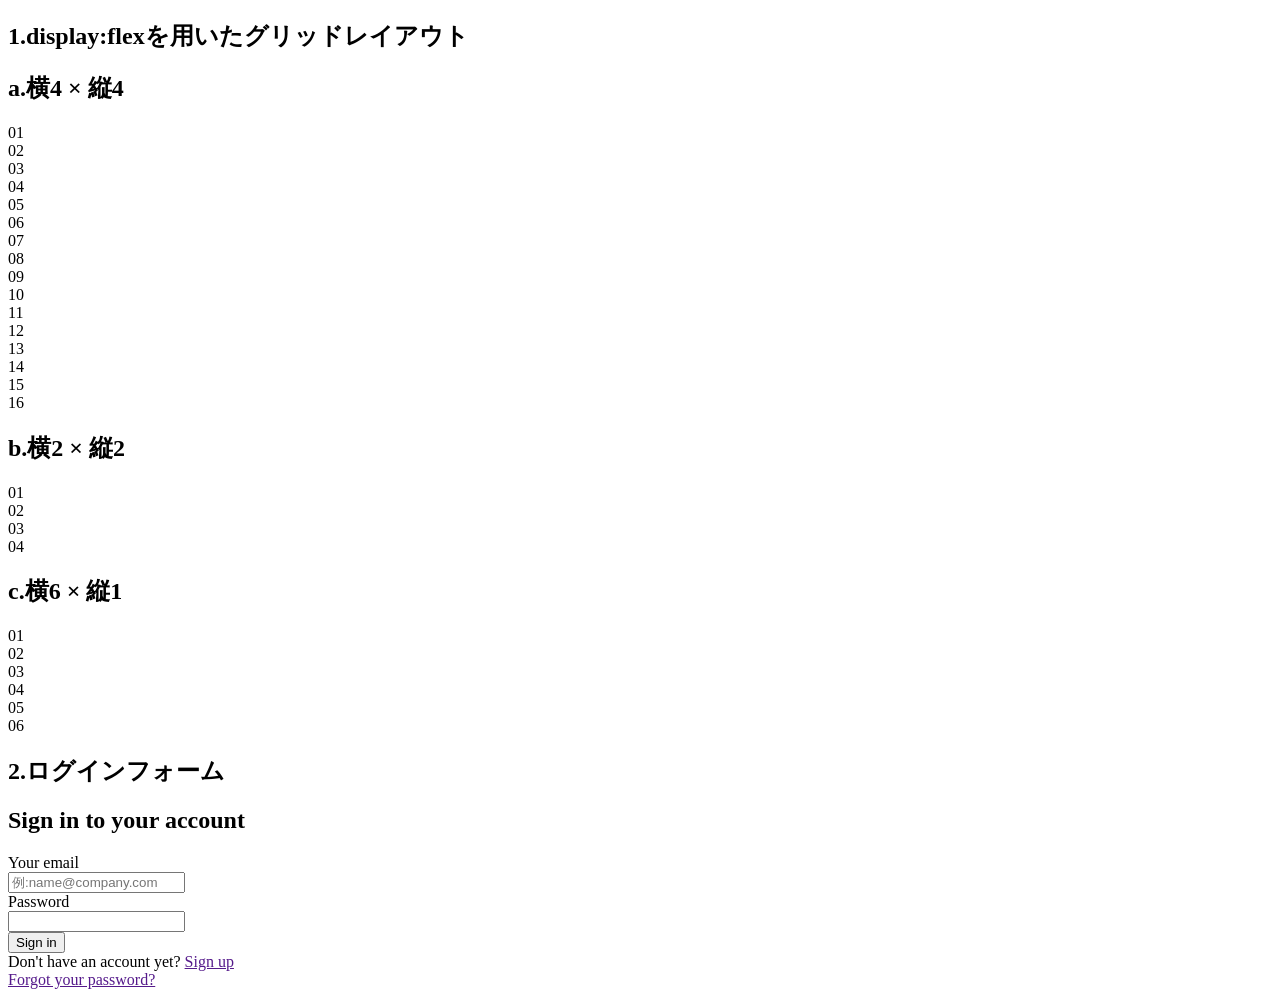
==== html-css/index.html @ 704b4854 "Create index.html" ====
<!DOCTYPE html>
<html lang="en">
<head>
     <meta charset="UTF-8">
     <meta name="viewport" content="width=device-width, initial-scale=1.0">
     <title>Document</title>
     <link rel="stylesheet" href="style.css">
</head>
<body>
      <section class="hw-1">
            <h1 class="headline">1.display:flexを用いたグリッドレイアウト</h1>
            <h2>a.横4 × 縦4</h2>
            <div class="container-1">
                  <div class="item-1">01</div>
                  <div class="item-2">02</div>
                  <div class="item-3">03</div>
                  <div class="item-4">04</div>
                  <div class="item-5">05</div>
                  <div class="item-6">06</div>
                  <div class="item-7">07</div>
                  <div class="item-8">08</div>
                  <div class="item-1">09</div>
                  <div class="item-2">10</div>
                  <div class="item-3">11</div>
                  <div class="item-4">12</div>
                  <div class="item-5">13</div>
                  <div class="item-6">14</div>
                  <div class="item-7">15</div>
                  <div class="item-8">16</div>
            </div>
            <h2>b.横2 × 縦2</h2>
            <div class="container-2">
                  <div class="item-9">01</div>
                  <div class="item-10">02</div>
                  <div class="item-11">03</div>
                  <div class="item-12">04</div>
            </div>
            <h2>c.横6 × 縦1</h2>
            <div class="container-3">  
                  <div class="item-13">01</div>
                  <div class="item-14">02</div>
                  <div class="item-15">03</div>
                  <div class="item-16">04</div>
                  <div class="item-17">05</div>
                  <div class="item-18">06</div>
            </div>
      </section>
      <section class="hw-2">
            <h1 class="headline">2.ログインフォーム</h1>
            <div class="login-container">
                  <h2>Sign in to your account</h2>
                  <form>
                        <div class="form-group">
                              <label for="email">Your email</label>
                              <br> 
                              <input type="email" id="email" placeholder="例:name@company.com">
                        </div>
                        <div class="form-group">
                              <label for="password">Password</label>
                              <br>
                              <input type="password" id="password" name="password" required>
                        </div>
                        <button type="submit" id="button">Sign in</button>
                        <div class="signup-message">
                              Don't have an account yet? <a href="">Sign up</a>
                        </div>
                        <div class="forgot-message">
                              <a href="">Forgot your password?</a>
                        </div>
                  </form>
            </div>
      </section>
      <script src="script.js"></script>                   
</body>
</html>
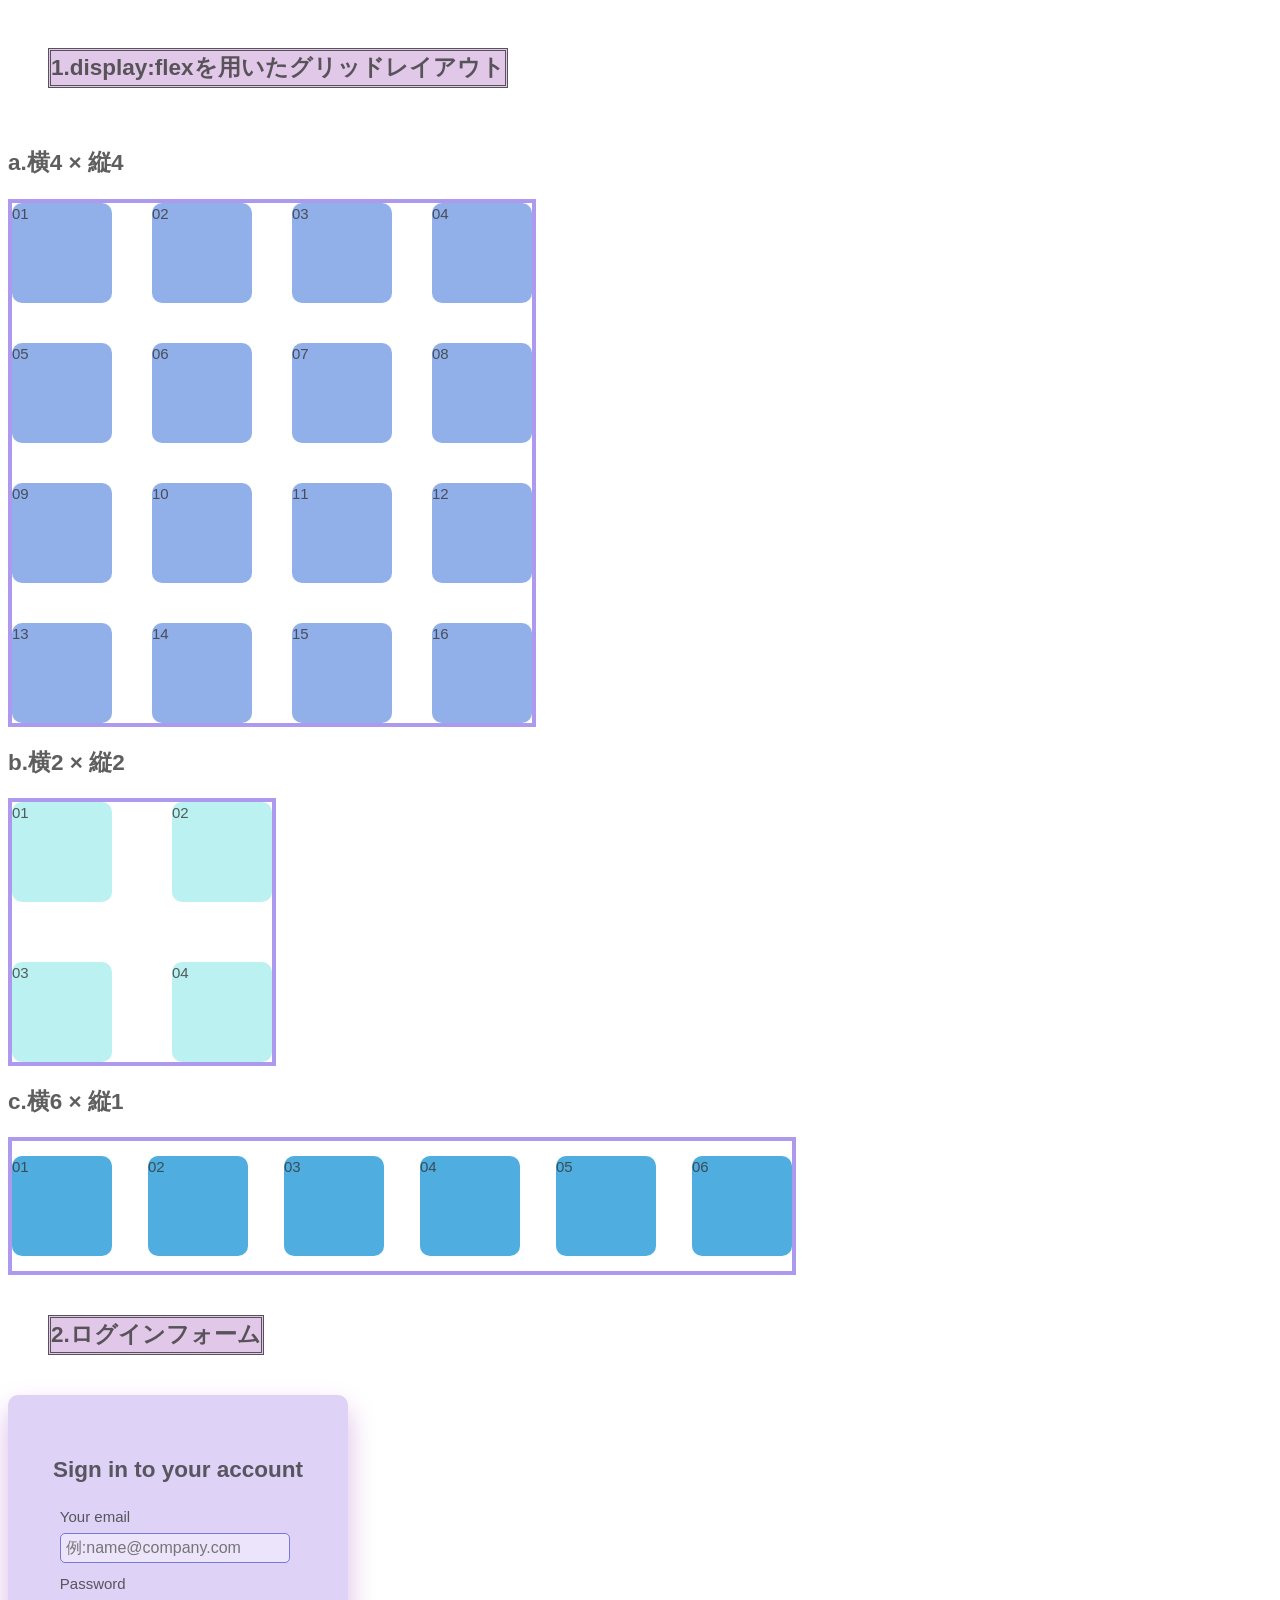
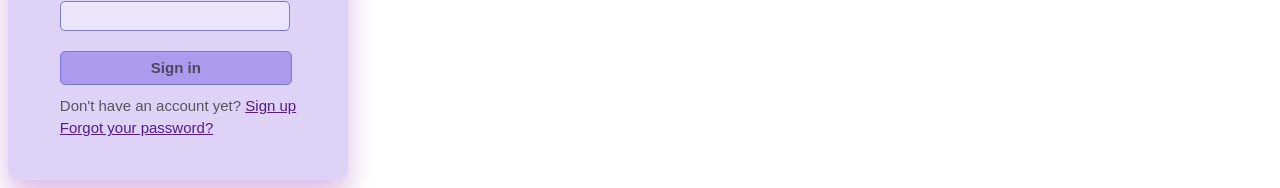
==== commit 083cc12d: "index.html modified" ====
--- a/html-css/index.html
+++ b/html-css/index.html
@@ -70,7 +70,7 @@
                   </form>
             </div>
       </section>
-      <script src="script.js"></script>                   
+      <script src="../database/script.js"></script>                   
 </body>
 </html>
 
--- a/html-css/style.css
+++ b/html-css/style.css
@@ -0,0 +1,107 @@
+@charset "utf-8";
+/* Base */
+body {
+    font-family: "Noto Sans JP", "Helvetica Neue", "Helvetica", "Hiragino Sans", "Hiragino Kaku Gothic ProN", "Arial", "Yu Gothic", "Meiryo", "sans-serif";
+    font-size: 15px;
+    line-height: 1.5;
+    color: #333333c9; 
+  }
+/* display:flex */
+.container-1 {
+   border: 4px solid #ad99ed;
+   display: flex;
+   width: 520px;
+   height: 520px;
+   flex-wrap: wrap;
+   gap: calc((520px - 100px * 4) / 3);                 ;
+}
+.container-2 {
+   border: 4px solid #ad99ed;
+   display: flex;
+   width: 260px;
+   height: 260px;
+   flex-wrap: wrap;
+   gap: calc(260px - 100px * 2);                          
+}
+.container-3 {                
+   border: 4px solid #ad99ed;
+   display: flex;
+   width: 780px;
+   height: 130px;
+   gap: calc((780px - 100px * 6) / 5);   
+}
+.item-1, .item-2, .item-3, .item-4, .item-5,                
+.item-6, .item-7, .item-8, .item-9, .item-10, 
+.item-11, .item-12, .item-13, .item-14, .item-15, 
+.item-16, .item-17, .item-18{
+    width: 100px;
+    height: 100px;
+    display: flex;
+    justify-items: center;
+    align-content: center;
+    border-radius: 10px;
+}
+.item-1, .item-2, .item-3, .item-4, .item-5,                
+.item-6, .item-7, .item-8{
+    background-color: rgb(145, 176, 234);
+}
+.item-9, .item-10, .item-11, .item-12{
+    background-color: rgb(187, 241, 240);
+}
+.item-13, .item-14, .item-15, .item-16, .item-17, .item-18{
+    background-color: rgb(80, 173, 223);
+    align-self: center;                    
+}
+/* h1見出し */
+h1 {
+    border-style: double;
+    background-color: rgb(225, 200, 232);
+    display: inline-block;
+    margin: 40px;
+}
+/* ログインフォーム */
+.login-container {
+    width: 260px;
+    background-color: rgba(149, 109, 228, 0.311); 
+    padding: 40px;
+    border-radius: 10px;
+    box-shadow: 0 14px 28px rgb(220, 185, 230);
+    display: flex;
+    flex-direction: column;
+    align-items: center;
+}
+.form-group {
+    margin-bottom: 10px;
+}
+button {
+    all: unset;
+    width: 230px;
+    height: 32px;
+    border: 1px solid rgb(120, 120, 215);
+    background-color: #ad99ed;
+    border-radius: 5px;
+    text-align: center;
+    line-height: 32px;
+    cursor: pointer;
+    font-weight: bold;
+    margin: 10px 0;
+}
+button:hover {
+    background-color: rgba(149, 109, 228, 0.178);
+}
+input {
+    width: 230px;
+    padding: 5px;
+    border: 1px solid rgb(120, 120, 215);
+    background-color: rgba(255, 255, 255, 0.4);
+    border-radius: 5px;
+    font-size: 16px;
+    margin-top: 5px;
+    box-sizing: border-box;
+    color: #333333c9; 
+}
+input:focus {
+    outline: none;
+    box-shadow: 0 0 15px rgba(122, 54, 231, 0.5);
+}
+
